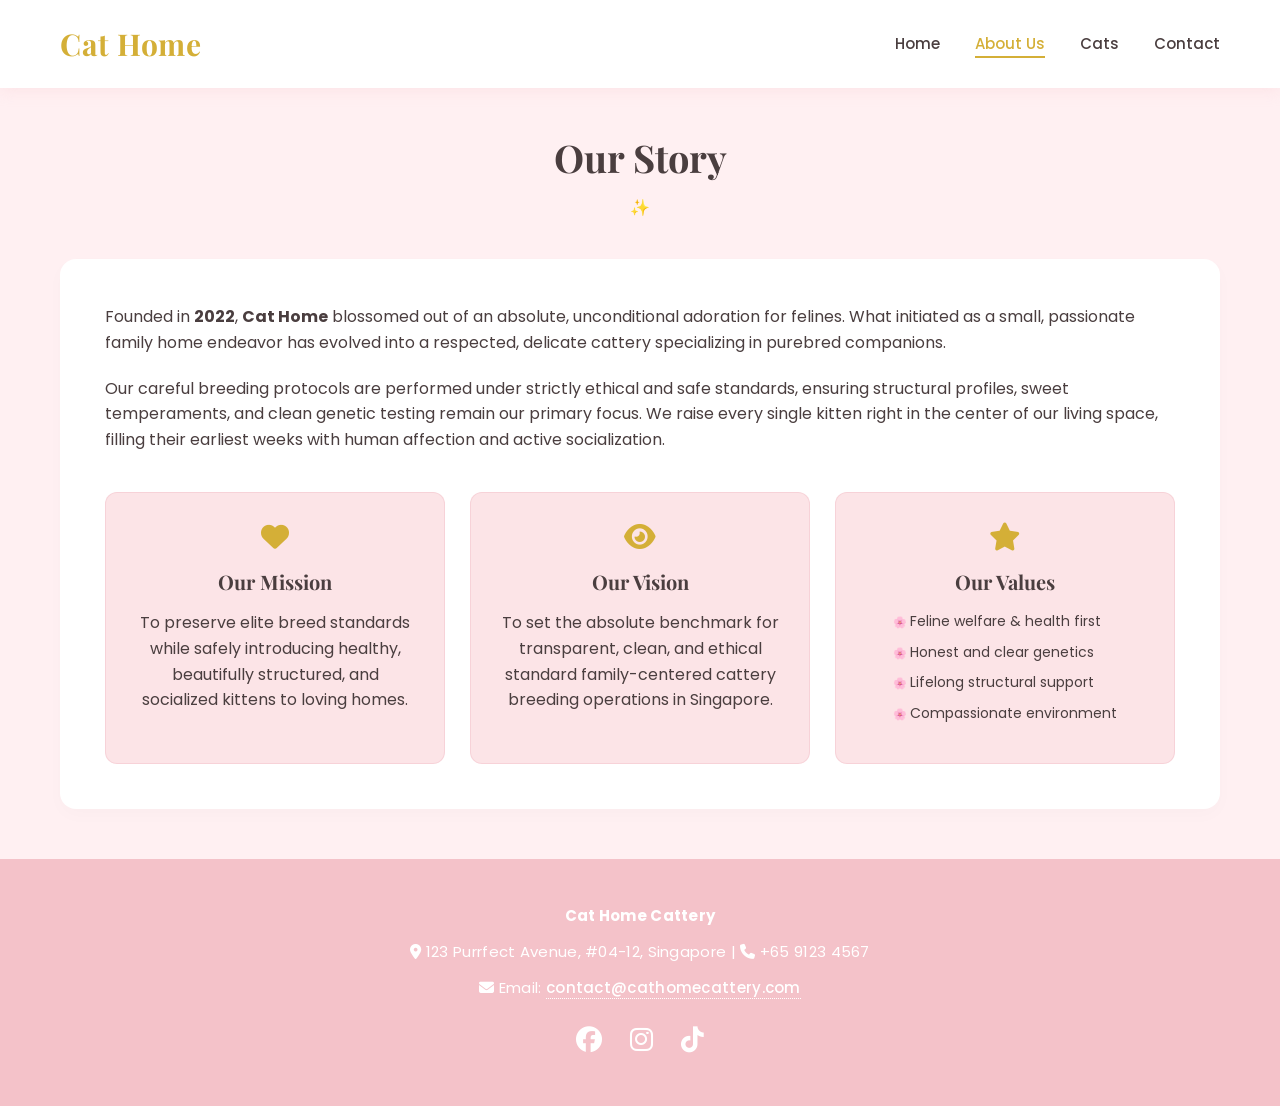
==== aboutus.html @ 2740775f "Add files via upload" ====
<!DOCTYPE html>
<html lang="en">
<head>
    <meta charset="UTF-8">
    <meta name="viewport" content="width=device-width, initial-scale=1.0">
    <title>About Us | Cat Home Cattery</title>
    <link rel="stylesheet" href="style.css">
    <link rel="stylesheet" href="https://cdnjs.cloudflare.com/ajax/libs/font-awesome/6.5.1/css/all.min.css">
</head>
<body>

    <header>
        <div class="nav-container">
            <div class="logo">
                <h1>Cat Home</h1>
            </div>
            <nav>
                <ul>
                    <li><a href="index.html">Home</a></li>
                    <li><a href="aboutus.html" class="active">About Us</a></li>
                    <li><a href="products.html">Cats</a></li>
                    <li><a href="contactus.html">Contact</a></li>
                </ul>
            </nav>
        </div>
    </header>

    <main>
        <h2 class="section-title">Our Story</h2>
        
        <div class="story-wrapper">
            <p>Founded in <strong>2022</strong>, <strong>Cat Home</strong> blossomed out of an absolute, unconditional adoration for felines. What initiated as a small, passionate family home endeavor has evolved into a respected, delicate cattery specializing in purebred companions.</p>
            <p>Our careful breeding protocols are performed under strictly ethical and safe standards, ensuring structural profiles, sweet temperaments, and clean genetic testing remain our primary focus. We raise every single kitten right in the center of our living space, filling their earliest weeks with human affection and active socialization.</p>
            
            <div class="mvv-layout">
                <div class="mvv-card">
                    <i class="fas fa-heart"></i>
                    <h3>Our Mission</h3>
                    <p>To preserve elite breed standards while safely introducing healthy, beautifully structured, and socialized kittens to loving homes.</p>
                </div>
                <div class="mvv-card">
                    <i class="fas fa-eye"></i>
                    <h3>Our Vision</h3>
                    <p>To set the absolute benchmark for transparent, clean, and ethical standard family-centered cattery breeding operations in Singapore.</p>
                </div>
                <div class="mvv-card">
                    <i class="fas fa-star"></i>
                    <h3>Our Values</h3>
                    <ul>
                        <li>Feline welfare & health first</li>
                        <li>Honest and clear genetics</li>
                        <li>Lifelong structural support</li>
                        <li>Compassionate environment</li>
                    </ul>
                </div>
            </div>
        </div>
    </main>

    <footer>
        <div class="footer-inner">
            <p><strong>Cat Home Cattery</strong></p>
            <p><i class="fas fa-map-marker-alt"></i> 123 Purrfect Avenue, #04-12, Singapore | <i class="fas fa-phone"></i> +65 9123 4567</p>
            <p><i class="fas fa-envelope"></i> Email: <a href="mailto:contact@cathomecattery.com">contact@cathomecattery.com</a></p>
            <div class="social-strip">
                <a href="#" target="_blank"><i class="fab fa-facebook"></i></a>
                <a href="#" target="_blank"><i class="fab fa-instagram"></i></a>
                <a href="#" target="_blank"><i class="fab fa-tiktok"></i></a>
            </div>
        </div>
    </footer>

</body>
</html>
---- style.css ----
/* ==========================================================================
   1. FONTS & ROOT DESIGN SYSTEM (Pink, White, Gold)
   ========================================================================== */
@import url('https://fonts.googleapis.com/css2?family=Playfair+Display:ital,wght@0,400..700;1,400..700&family=Poppins:wght@300;400;500;600&display=swap');

:root {
    --bg-light-pink: #FFF0F2;
    --card-pink-accent: #FCE4E7;
    --theme-dark-pink: #F4C2C9;
    --elegant-gold: #D4AF37;
    --text-charcoal: #4A3E3F;
    --pure-white: #FFFFFF;
    --font-serif-heading: 'Playfair Display', serif;
    --font-sans-body: 'Poppins', sans-serif;
}

* {
    margin: 0;
    padding: 0;
    box-sizing: border-box;
}

body {
    font-family: var(--font-sans-body);
    color: var(--text-charcoal);
    background-color: var(--bg-light-pink);
    line-height: 1.6;
}

/* ==========================================================================
   2. HEADER, NAVIGATION & CONSISTENCY
   ========================================================================== */
header {
    background-color: var(--pure-white);
    box-shadow: 0 2px 15px rgba(244, 194, 201, 0.3);
    position: sticky;
    top: 0;
    z-index: 1000;
}

.nav-container {
    max-width: 1200px;
    margin: 0 auto;
    display: flex;
    justify-content: space-between;
    align-items: center;
    padding: 20px;
}

.logo h1 {
    font-family: var(--font-serif-heading);
    color: var(--elegant-gold);
    font-size: 30px;
    letter-spacing: 0.5px;
}

nav ul {
    display: flex;
    list-style: none;
    gap: 35px;
}

nav ul li a {
    text-decoration: none;
    color: var(--text-charcoal);
    font-weight: 500;
    font-size: 15px;
    transition: color 0.3s ease;
    position: relative;
    padding-bottom: 4px;
}

nav ul li a:hover, 
nav ul li a.active {
    color: var(--elegant-gold);
}

nav ul li a::after {
    content: '';
    position: absolute;
    bottom: 0;
    left: 0;
    width: 0;
    height: 2px;
    background-color: var(--elegant-gold);
    transition: width 0.3s ease;
}

nav ul li a:hover::after,
nav ul li a.active::after {
    width: 100%;
}

/* ==========================================================================
   3. SEMANTIC MAIN STRUCTURAL LAYOUT
   ========================================================================== */
main {
    max-width: 1200px;
    margin: 40px auto;
    padding: 0 20px;
    min-height: 70vh;
}

.section-title {
    text-align: center;
    font-family: var(--font-serif-heading);
    font-size: 38px;
    color: var(--text-charcoal);
    margin-bottom: 40px;
}

.section-title::after {
    content: '✨';
    display: block;
    font-size: 16px;
    color: var(--elegant-gold);
    margin-top: 5px;
}

/* ==========================================================================
   4. HERO BANNER
   ========================================================================== */
.hero {
    background: linear-gradient(rgba(255, 240, 242, 0.8), rgba(255, 240, 242, 0.5)), 
                url('Images/Ragdoll cat.png') no-repeat center center/cover;
    border-radius: 20px;
    min-height: 55vh;
    display: flex;
    align-items: center;
    justify-content: center;
    text-align: center;
    padding: 40px;
    margin-bottom: 50px;
    box-shadow: 0 10px 30px rgba(0, 0, 0, 0.05);
}

.hero-content h2 {
    font-family: var(--font-serif-heading);
    font-size: 52px;
    color: var(--text-charcoal);
    margin-bottom: 15px;
}

.hero-content p {
    font-size: 18px;
    margin-bottom: 30px;
    font-weight: 300;
}

/* ROUNDED CORNER BUTTONS */
.btn-rounded {
    display: inline-block;
    padding: 12px 35px;
    background-color: var(--theme-dark-pink);
    color: var(--pure-white);
    text-decoration: none;
    border-radius: 30px;
    font-weight: 500;
    transition: all 0.3s ease;
    border: 2px solid transparent;
    cursor: pointer;
}

.btn-rounded:hover {
    background-color: var(--pure-white);
    color: var(--theme-dark-pink);
    border-color: var(--theme-dark-pink);
    transform: translateY(-3px);
    box-shadow: 0 5px 15px rgba(244, 194, 201, 0.4);
}

/* ==========================================================================
   5. FLEXIBLE GRIDS & PREMIUM CARD STYLING
   ========================================================================== */
.grid-3-col {
    display: grid;
    grid-template-columns: repeat(3, 1fr);
    gap: 30px;
}

.grid-4-col {
    display: grid;
    grid-template-columns: repeat(4, 1fr);
    gap: 25px;
}

.product-card {
    background-color: var(--pure-white);
    border-radius: 16px;
    overflow: hidden;
    box-shadow: 0 6px 18px rgba(0, 0, 0, 0.03);
    transition: transform 0.3s ease, box-shadow 0.3s ease;
    display: flex;
    flex-direction: column;
}

.product-card:hover {
    transform: translateY(-8px);
    box-shadow: 0 12px 25px rgba(244, 194, 201, 0.4);
}

.product-card img {
    width: 100%;
    height: 260px;
    object-fit: cover;
    transition: transform 0.5s ease;
}

.product-card:hover img {
    transform: scale(1.03);
}

.product-card-body {
    padding: 22px;
    text-align: center;
    display: flex;
    flex-direction: column;
    flex-grow: 1;
}

.product-card-body h3 {
    font-family: var(--font-serif-heading);
    font-size: 22px;
    margin-bottom: 10px;
}

.product-card-body p {
    font-size: 14px;
    color: #6a5b5c;
    margin-bottom: 15px;
    flex-grow: 1;
}

.product-card-body .price {
    font-weight: 600;
    color: var(--elegant-gold);
    font-size: 18px;
    letter-spacing: 0.5px;
}

/* ==========================================================================
   6. ABOUT US BRAND ELEMENTS
   ========================================================================== */
.story-wrapper {
    background-color: var(--pure-white);
    padding: 45px;
    border-radius: 16px;
    box-shadow: 0 6px 18px rgba(0, 0, 0, 0.02);
    margin-bottom: 50px;
}

.story-wrapper p {
    font-size: 16px;
    margin-bottom: 20px;
}

.mvv-layout {
    display: grid;
    grid-template-columns: repeat(3, 1fr);
    gap: 25px;
    margin-top: 40px;
}

.mvv-card {
    background-color: var(--card-pink-accent);
    padding: 30px;
    border-radius: 12px;
    text-align: center;
    border: 1px solid rgba(244, 194, 201, 0.5);
}

.mvv-card i {
    font-size: 28px;
    color: var(--elegant-gold);
    margin-bottom: 15px;
}

.mvv-card h3 {
    font-family: var(--font-serif-heading);
    margin-bottom: 12px;
    font-size: 20px;
}

.mvv-card ul {
    list-style-type: none;
    text-align: left;
    display: inline-block;
}

.mvv-card ul li {
    margin-bottom: 8px;
    font-size: 14px;
}

.mvv-card ul li::before {
    content: '🌸 ';
    font-size: 11px;
}

/* ==========================================================================
   7. CONTACT US ELEMENTS
   ========================================================================== */
.contact-split-view {
    display: grid;
    grid-template-columns: 1fr 1fr;
    gap: 40px;
}

.form-card, .map-card {
    background-color: var(--pure-white);
    padding: 40px;
    border-radius: 16px;
    box-shadow: 0 6px 18px rgba(0, 0, 0, 0.03);
}

.input-container {
    margin-bottom: 22px;
}

.input-container label {
    display: block;
    margin-bottom: 8px;
    font-weight: 500;
    font-size: 14px;
}

.input-container input, .input-container textarea {
    width: 100%;
    padding: 14px;
    border: 1px solid var(--theme-dark-pink);
    border-radius: 10px;
    font-family: var(--font-sans-body);
    font-size: 14px;
    background-color: var(--bg-light-pink);
    transition: all 0.3s ease;
}

.input-container input:focus, .input-container textarea:focus {
    outline: none;
    border-color: var(--elegant-gold);
    background-color: var(--pure-white);
    box-shadow: 0 0 8px rgba(212, 175, 231, 0.2);
}

.map-wrapper {
    width: 100%;
    height: 320px;
    border-radius: 12px;
    overflow: hidden;
    margin-top: 15px;
    border: 1px solid var(--theme-dark-pink);
}

.map-wrapper iframe {
    width: 100%;
    height: 100%;
    border: 0;
}

/* ==========================================================================
   8. FOOTER STYLING
   ========================================================================== */
footer {
    background-color: var(--theme-dark-pink);
    color: var(--pure-white);
    padding: 45px 20px;
    text-align: center;
}

.footer-inner {
    max-width: 1200px;
    margin: 0 auto;
}

.footer-inner p {
    margin-bottom: 12px;
    font-size: 15px;
    letter-spacing: 0.3px;
}

.footer-inner a {
    color: var(--pure-white);
    text-decoration: none;
    font-weight: 500;
    border-bottom: 1px dotted var(--pure-white);
    transition: color 0.3s;
}

.footer-inner a:hover {
    color: var(--elegant-gold);
    border-bottom-color: var(--elegant-gold);
}

.social-strip {
    margin-top: 20px;
}

.social-strip a {
    color: var(--pure-white);
    font-size: 26px;
    margin: 0 12px;
    transition: transform 0.3s ease, color 0.3s ease;
    display: inline-block;
    border: none;
}

.social-strip a:hover {
    color: var(--elegant-gold);
    transform: scale(1.2);
}

/* ==========================================================================
   9. RESPONSIVE RENDER SYSTEM
   ========================================================================== */
@media (max-width: 1024px) {
    .grid-4-col {
        grid-template-columns: repeat(2, 1fr);
    }
    .grid-3-col, .mvv-layout {
        grid-template-columns: repeat(2, 1fr);
    }
}

@media (max-width: 768px) {
    .nav-container {
        flex-direction: column;
        gap: 20px;
    }
    .grid-3-col, .grid-4-col, .mvv-layout, .contact-split-view {
        grid-template-columns: 1fr;
    }
    .hero-content h2 {
        font-size: 38px;
    }
}
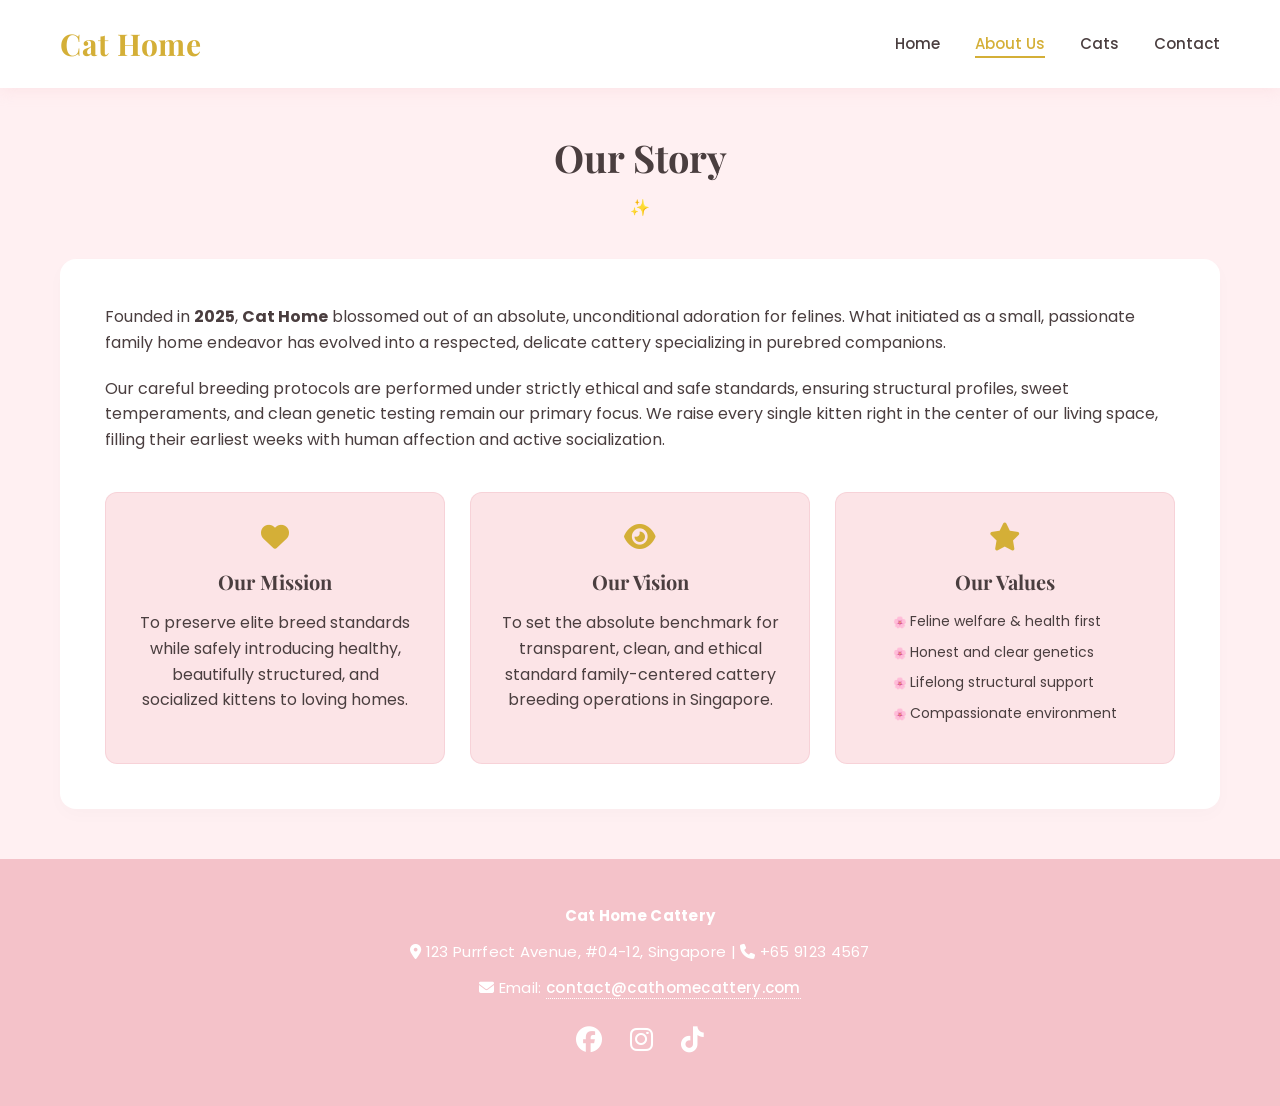
==== commit bbecd00f: "Correct founding year and fix HTML structure Updated the founding year from 2022 to 2025 and ensured" ====
--- a/aboutus.html
+++ b/aboutus.html
@@ -29,7 +29,7 @@
         <h2 class="section-title">Our Story</h2>
         
         <div class="story-wrapper">
-            <p>Founded in <strong>2022</strong>, <strong>Cat Home</strong> blossomed out of an absolute, unconditional adoration for felines. What initiated as a small, passionate family home endeavor has evolved into a respected, delicate cattery specializing in purebred companions.</p>
+            <p>Founded in <strong>2025</strong>, <strong>Cat Home</strong> blossomed out of an absolute, unconditional adoration for felines. What initiated as a small, passionate family home endeavor has evolved into a respected, delicate cattery specializing in purebred companions.</p>
             <p>Our careful breeding protocols are performed under strictly ethical and safe standards, ensuring structural profiles, sweet temperaments, and clean genetic testing remain our primary focus. We raise every single kitten right in the center of our living space, filling their earliest weeks with human affection and active socialization.</p>
             
             <div class="mvv-layout">
@@ -71,4 +71,4 @@
     </footer>
 
 </body>
-</html>+</html>
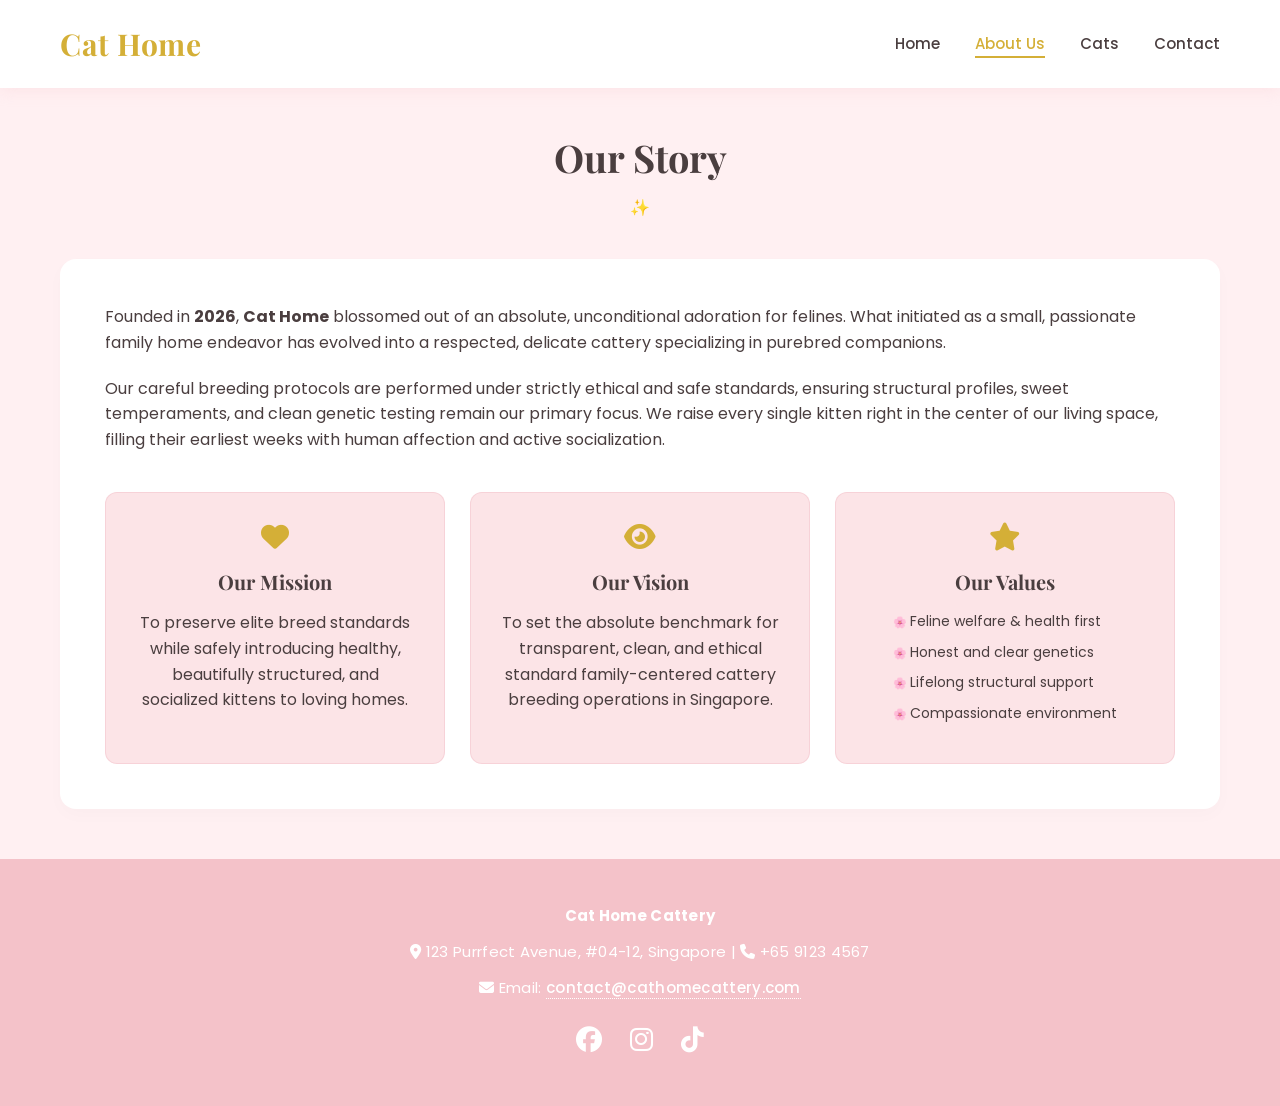
==== commit 390cfe81: "Update aboutus.html" ====
--- a/aboutus.html
+++ b/aboutus.html
@@ -29,7 +29,7 @@
         <h2 class="section-title">Our Story</h2>
         
         <div class="story-wrapper">
-            <p>Founded in <strong>2025</strong>, <strong>Cat Home</strong> blossomed out of an absolute, unconditional adoration for felines. What initiated as a small, passionate family home endeavor has evolved into a respected, delicate cattery specializing in purebred companions.</p>
+            <p>Founded in <strong>2026</strong>, <strong>Cat Home</strong> blossomed out of an absolute, unconditional adoration for felines. What initiated as a small, passionate family home endeavor has evolved into a respected, delicate cattery specializing in purebred companions.</p>
             <p>Our careful breeding protocols are performed under strictly ethical and safe standards, ensuring structural profiles, sweet temperaments, and clean genetic testing remain our primary focus. We raise every single kitten right in the center of our living space, filling their earliest weeks with human affection and active socialization.</p>
             
             <div class="mvv-layout">
